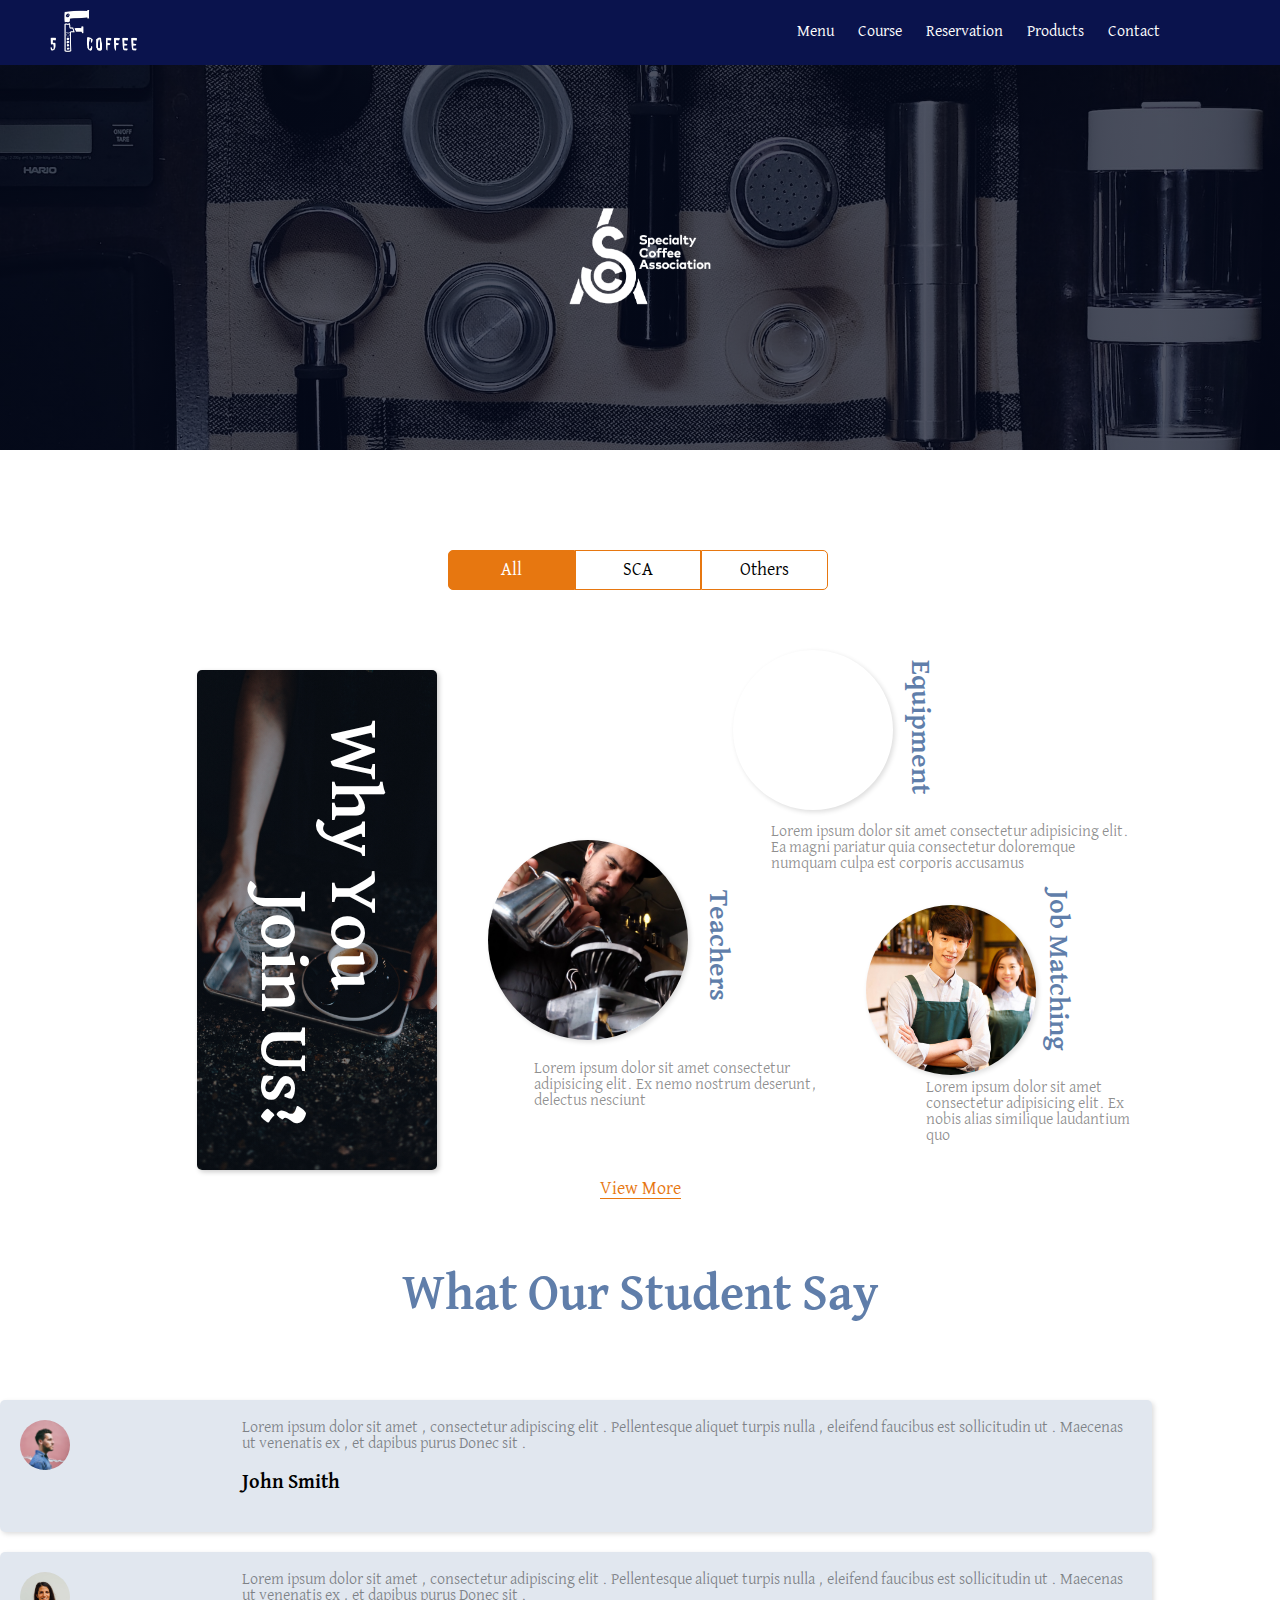
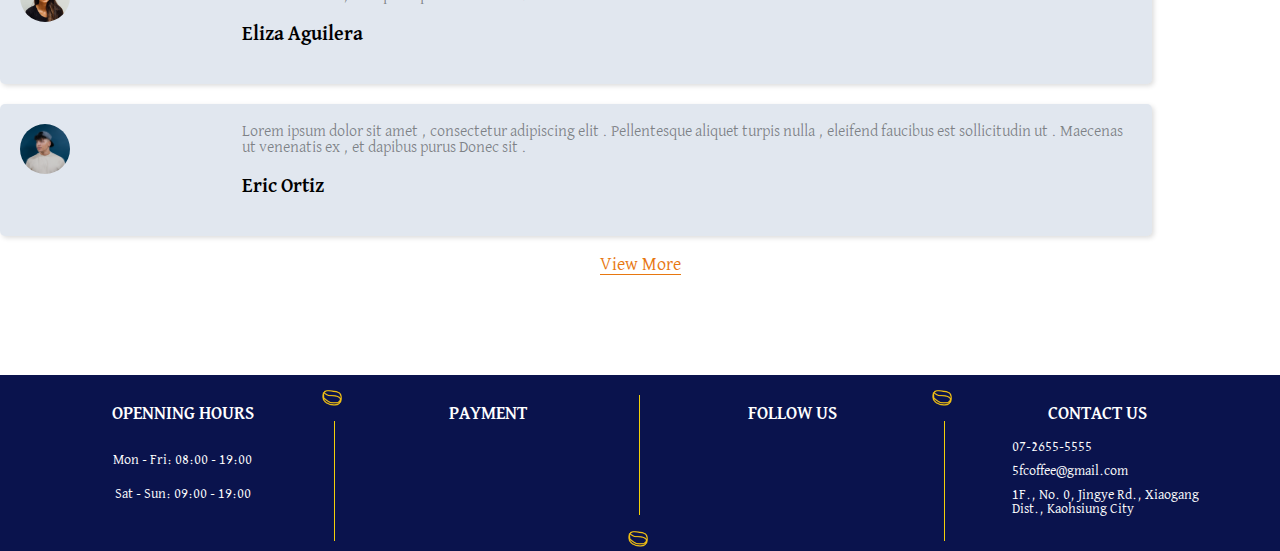
==== course.html @ d70da4f5 "add pages" ====
<!DOCTYPE html>
<html lang="en">
<head>
    <meta charset="UTF-8">
    <meta http-equiv="X-UA-Compatible" content="IE=edge">
    <meta name="viewport" content="width=device-width, initial-scale=1.0">
    <title>5F coffee</title>
   
    <!-- css -->
    <link rel="stylesheet" href="reset.css">
    <link rel="stylesheet" href="style.css">
    <link rel="stylesheet" href="header.css">
    <link rel="stylesheet" href="style2.css">
    <link rel="stylesheet" href="grid格線系統.css">

    <!-- font David Libre -->
    <link rel="preconnect" href="https://fonts.googleapis.com">
    <link rel="preconnect" href="https://fonts.gstatic.com" crossorigin>
    <link href="https://fonts.googleapis.com/css2?family=David+Libre:wght@400;500;700&display=swap" rel="stylesheet">
    
    <!-- icon -->
    <link rel="stylesheet" href="https://cdn.jsdelivr.net/npm/@fortawesome/fontawesome-free@6.1.1/css/fontawesome.min.css">
    <!-- ico -->
    <script src="https://kit.fontawesome.com/cdbf7190c7.js" crossorigin="anonymous"></script>
    <link rel="icon" href="logo.ico">
</head>
<body>
     <!-- header -->
     <input type="checkbox" id="switch">
     <header class="header">
         <!-- bar -->
         <label class="hb" for="switch">
             <span></span>
             <span></span>
             <span></span>
         </label>
         <div class="logo_box">
             <a href="index.html"><img src="image/5flogo.png" alt="5F Coffee"></a>
         </div>
         <!-- nav -->
         <nav class="nav">
             <ul class="nav_links">
                 <li><a href="menu.html">Menu</a></li>
                 <li><a href="course.html">Course</a></li>
                 <li><a href="#">Reservation</a></li>
                 <li><a href="#">Products</a></li>
                 <li><a href="#">Contact</a></li>
                
             </ul>
         </nav>
         <!-- function -->
         <div class="function_box">
             <a href="#"><i class="fa-solid fa-user"></i></a>
             <a href="#"><i class="fa-solid fa-cart-shopping"></i></a>
         </div>
     </header>
    <!-- banner -->
    <section class="course_banner banner">
        <div class="img_box">
            <img src="image/scae-logo.png" alt="sca">
        </div>
    </section>
   
    <ul class="course_nav">
        <li><a href="course_offer.html" class="btn all_btn">All</a></li>
         <li><a href="#" class="sca_btn btn">SCA</a></li>
        <li><a href="#" class="btn ot_btn">Others</a></li>
       
    </ul>
    <!-- Why You Join Us? -->
    <section class="join">
        <div class="wrap">
            <div class="title_box">
                <h2>Why You <span>Join Us?</span></h2>
            </div>
            <div class="item_box">
                <!-- <div class="circle"></div> -->
                <!--Equipment -->
                <div class="data data1">
                    <div class="img_box">
                        <div class="img_data"><img src="image/e1.jpg" alt="" class="teacher"></div>
                    </div>
                    <div class="text_box">
                        <h3>Equipment</h3>
                        <p>Lorem ipsum dolor sit amet consectetur adipisicing elit. Ea magni pariatur quia consectetur doloremque numquam culpa est corporis accusamus</p>
                    </div>
                </div>
                <!-- Teachers -->
                <div class="data data2">
                    <div class="img_box">
                        <div class="img_data"><img src="image/teacher.jpg" alt=""></div>
                    </div>
                    <div class="text_box">
                        <h3>Teachers</h3>
                        <p>Lorem ipsum dolor sit amet consectetur adipisicing elit. Ex nemo nostrum deserunt, delectus nesciunt</p>
                    </div>
                </div>
                <!-- Job matching -->
                <div class="data data3">
                    <div class="img_box">
                        <div class="img_data"><img src="image/matching.jpg" alt="job matching" class="job"></div>
                    </div>
                    <div class="text_box">
                        <h3>Job Matching</h3>
                        <p>Lorem ipsum dolor sit amet consectetur adipisicing elit. Ex nobis alias similique laudantium quo</p>
                    </div>
                </div>
            </div>
            <div class="btn_box">
                <a href="#" class="btn_2">View More</a>
            </div>
                
    </section>
    <!-- What Our Student Say -->
    <section class="feedback">
        <h2>What Our Student Say</h2>
        <div class="container">
            <div class="row">
                <div class="col-12 col-md-4">
                    <div class="item">
                        <div class="img_box">
                            <div class="img_data img_data1">
                                <img src="image/user1.jpg">
                            </div>
                            
                        </div>
                        <div class="text_box">
                            <p>Lorem ipsum dolor sit amet , consectetur adipiscing elit . Pellentesque aliquet turpis nulla , eleifend faucibus est sollicitudin ut . Maecenas ut venenatis ex , et dapibus purus Donec sit .
                            </p>
                            <p class="name">John Smith</p>
                            <i class="fa-solid fa-star"></i>
                            <i class="fa-solid fa-star"></i>
                            <i class="fa-solid fa-star"></i>
                            <i class="fa-solid fa-star"></i>
                            <i class="fa-regular fa-star"></i>
                        </div>
                    </div>
                </div>
                <div class="col-12 col-md-4">
                    <div class="item">
                        <div class="img_box">
                            <div class="img_data img_data2">
                                <img src="image/user2.jpg">
                            </div>
                            
                        </div>
                        <div class="text_box">
                            <p>Lorem ipsum dolor sit amet , consectetur adipiscing elit . Pellentesque aliquet turpis nulla , eleifend faucibus est sollicitudin ut . Maecenas ut venenatis ex , et dapibus purus Donec sit .
                            </p>
                            <p class="name">Eliza  Aguilera</p>
                            <i class="fa-solid fa-star"></i>
                            <i class="fa-solid fa-star"></i>
                            <i class="fa-solid fa-star"></i>
                            <i class="fa-solid fa-star"></i>
                            <i class="fa-regular fa-star"></i>
                        </div>
                    </div>
                </div>
                <div class="col-12 col-md-4">
                    <div class="item">
                        <div class="img_box">
                            <div class="img_data img_data3">
                                <img src="image/user3.jpg">
                            </div>
                            
                        </div>
                        <div class="text_box">
                            <p>Lorem ipsum dolor sit amet , consectetur adipiscing elit . Pellentesque aliquet turpis nulla , eleifend faucibus est sollicitudin ut . Maecenas ut venenatis ex , et dapibus purus Donec sit .
                            </p>
                            <p class="name">Eric Ortiz</p>
                            <i class="fa-solid fa-star"></i>
                            <i class="fa-solid fa-star"></i>
                            <i class="fa-solid fa-star"></i>
                            <i class="fa-solid fa-star"></i>
                            <!-- <i class="fa-regular fa-star"></i> 
                            -->
                            <i class="fa-solid fa-star-half-stroke"></i>
                        </div>
                    </div>
                </div>
            </div>
        </div>
        <div class="btn_box"><a href="#" class="btn">View More</a></div>
    </section>
    <!-- footer -->
    <footer class="footer">
        <div class="footer">
            <div class="item open">
                <div class="text_box">
                    <h2>OPENNING  HOURS</h2>
                    <p>Mon - Fri: 08:00 - 19:00</p>
                    <p>Sat -  Sun: 09:00 - 19:00 </p>
                </div>
            </div>
            <div class="item payment">
                <h2>PAYMENT</h2>
                <div class="icon_box">
                    <i class="fa-brands fa-cc-apple-pay"></i>
                    <i class="fa-brands fa-cc-jcb"></i>
                    <i class="fa-brands fa-cc-visa"></i>
                </div>
            </div>
            <div class="item follow">
                <h2>FOLLOW US</h2>
                <div class="icon_box">
                    <i class="fa-brands fa-square-facebook"></i>
                    <i class="fa-brands fa-line"></i>
                    <i class="fa-brands fa-square-instagram"></i>
                </div>
            </div>
            <div class="item contact">
                <h2>CONTACT US</h2>
                <div class="text_box">
                    <div class="data">
                        <div class="icon">
                            <i class="fa-solid fa-square-phone"></i>
                        </div>
                        <div class="text">
                            <p>07-2655-5555</p>
                        </div>
                    </div>
                    <div class="data">
                        <div class="icon">
                            <i class="fa-solid fa-envelope"></i>
                        </div>
                        <div class="text">
                            <p>5fcoffee@gmail.com</p>
                        </div>
                    </div>
                    <div class="data">
                        <div class="icon">
                            <i class="fa-solid fa-location-dot"></i></i>
                        </div>
                        <div class="text">
                            <p>1F., No. 0, Jingye Rd., Xiaogang Dist., Kaohsiung City  </p>
                        </div>
                    </div>
                </div>
            </div>
        </div>
    </footer>
    
</body>
</html>
---- style.css ----
* {
  box-sizing: border-box;
}

body {
  padding-top: 65px;
}

.index_banner {
  display: flex;
  color: #fff;
  flex-wrap: wrap;
  background-color: #0A134D;
  width: 100%;
}
.index_banner .textbox {
  width: 70%;
  padding-left: 70px;
  padding-top: 100px;
}
.index_banner .textbox h1 {
  margin-bottom: 80px;
  font-weight: 600;
}
.index_banner .textbox p {
  width: 50%;
  margin-bottom: 80px;
  line-height: 150%;
  font-size: 16px;
  opacity: 0.5;
}
.index_banner .textbox a {
  display: inline-block;
  padding: 10px 25px;
  color: #fff;
  border: 1px solid #F1D00A;
  border-radius: 5px;
  font-size: 18px;
  transition: 0.5s;
}
.index_banner .textbox a:hover {
  background-color: #E77710;
  color: #fff;
  border: #E77710 solid 1px;
  transform: scale(0.9);
}
.index_banner .imgbox {
  width: 30%;
}
.index_banner .imgbox img {
  width: 100%;
}

section.slogan {
  width: 100%;
  height: calc(100vh - 65px);
  background-color: rgba(96, 126, 170, 0.1882352941);
  display: flex;
  flex-wrap: wrap;
  align-items: center;
}

div.slogan {
  width: 90%;
  margin: auto;
  display: flex;
  flex-wrap: wrap;
  align-items: center;
}
div.slogan .imgbox {
  width: 60%;
  display: flex;
  flex-wrap: wrap;
  align-items: center;
}
div.slogan .imgbox .item {
  width: 33%;
  box-shadow: rgba(0, 0, 0, 0.3137254902) 2px 2px 5px;
}
div.slogan .imgbox .item :hover {
  transform: scale(1.1);
  transition: 1s;
  z-index: 4;
}
div.slogan .imgbox .item img {
  width: 100%;
  vertical-align: top;
}
div.slogan .imgbox .item:nth-child(1) {
  position: relative;
  left: 50px;
}
div.slogan .imgbox .item:nth-child(2) {
  z-index: 3;
}
div.slogan .imgbox .item:nth-child(3) {
  position: relative;
  right: 50px;
}
div.slogan .textbox {
  width: 40%;
  display: flex;
  align-content: center;
}
div.slogan .textbox .slogan_text {
  font-size: 70px;
  font-weight: 600;
  line-height: 130%;
  color: #13334E;
  text-transform: uppercase;
  font-family: "David Libre", serif;
}

.new_arrivals {
  min-height: calc(100vh - 65px);
  display: flex;
  flex-wrap: wrap;
  align-items: center;
  justify-content: center;
  background-color: rgba(241, 208, 10, 0.1882352941);
  min-width: 100%;
}
.new_arrivals h2 {
  color: #607EAA;
}
.new_arrivals .btn_2 {
  font-size: 18px;
  color: #E77710;
  border-bottom: #E77710 1px solid;
  transition: 0.5s;
  font-family: "David Libre", serif;
}
.new_arrivals .btn_2:hover {
  transform: scale(0.9);
}

@-webkit-keyframes scroll {
  from {
    transform: translateX(100%);
  }
  to {
    transform: translateX(-100%);
  }
}

@keyframes scroll {
  from {
    transform: translateX(100%);
  }
  to {
    transform: translateX(-100%);
  }
}
@-webkit-keyframes scroll2 {
  from {
    transform: translateX(0%);
  }
  to {
    transform: translateX(-200%);
  }
}
@keyframes scroll2 {
  from {
    transform: translateX(0%);
  }
  to {
    transform: translateX(-200%);
  }
}
.sliders {
  display: flex;
  width: 100%;
  overflow: hidden;
}
.sliders .wrapper {
  display: flex;
  -webkit-animation: scroll 40s linear infinite;
          animation: scroll 40s linear infinite;
  -webkit-animation-delay: -20s;
          animation-delay: -20s;
}
.sliders .wrapper:nth-child(2) {
  -webkit-animation: scroll2 40s linear infinite;
          animation: scroll2 40s linear infinite;
}
.sliders .wrapper .item {
  height: 150px;
  margin: 0 10px;
}
.sliders .wrapper .item img {
  height: 100%;
}

section.map {
  min-height: calc(100vh - 65px);
  background-color: #13334E;
  min-width: 100%;
  display: flex;
  flex-wrap: wrap;
  align-items: center;
  justify-content: center;
  position: relative;
}
section.map h2 {
  position: absolute;
  bottom: 10px;
  left: 40px;
  color: #607EAA;
}
section.map img {
  height: 70vh;
}
section.map .btn {
  display: inline-block;
  padding-top: 2%;
  border-radius: 50%;
  border: #F1D00A solid 2px;
  width: 200px;
  height: 200px;
  position: absolute;
  text-align: center;
  display: flex;
  flex-wrap: wrap;
  justify-content: center;
  color: #fff;
  transition: 0.5s;
}
section.map .btn:hover {
  background-color: #E77710;
  border: #E77710 1px solid;
  transform: scale(0.9);
}
section.map .btn i {
  display: block;
  font-size: 40px;
}
section.map .btn h3 {
  font-size: 22px;
  width: 100%;
}
section.map .btn h4 {
  font-size: 12px;
  width: 100px;
  font-weight: normal;
}
section.map .map_school {
  left: 10px;
  top: 10px;
}
section.map .map_shop {
  right: 10px;
  bottom: 10px;
}

div.map {
  width: 90%;
  height: 100%;
  margin: auto;
  display: flex;
  flex-wrap: wrap;
  align-items: center;
  justify-content: center;
  position: relative;
}

.line1 {
  width: 345px;
  transform: rotate(20deg);
  transform-origin: left top;
  top: 120px;
  left: 210px;
  height: 2px;
  background: linear-gradient(to right, #F1D00A 6px, transparent 6px) 0 0/12px 1px;
  position: absolute;
}

.line2 {
  width: 380px;
  transform: rotate(7deg);
  transform-origin: right bottom;
  top: 300px;
  right: 210px;
  height: 2px;
  background: linear-gradient(to right, #F1D00A 6px, transparent 6px) 0 0/12px 1px;
  position: absolute;
}

section.reservation {
  min-height: calc(100vh - 65px);
  display: flex;
  flex-wrap: wrap;
  align-items: center;
  justify-content: center;
}
section.reservation .item {
  position: relative;
}
section.reservation .pic {
  width: 800px;
  height: 400px;
  border-radius: 800px 800px 0 0;
  outline: #F1D00A 3px solid;
  outline-offset: 10px;
  overflow: hidden;
}
section.reservation .pic img {
  width: 100%;
}
section.reservation .btn_3 {
  position: absolute;
  bottom: -30px;
  left: 50%;
  display: inline-block;
  padding: 10px 25px;
  background-color: #E77710;
  color: #fff;
  transform: translateX(-50%);
  border-radius: 10px;
  font-size: 20px;
  transition: 0.5s;
}
section.reservation .btn_3:hover {
  transform: translate(-50%) scale(0.9);
}

footer.footer {
  background-color: #0A134D;
  color: #fff;
}
footer.footer div.footer {
  display: flex;
  flex-wrap: wrap;
  padding: 30px;
}
footer.footer div.footer .item {
  width: 25%;
  position: relative;
}
footer.footer div.footer .item h2 {
  font-size: 18px;
  text-align: center;
}
footer.footer div.footer .item p {
  font-size: 14px;
}
footer.footer div.footer .item:nth-child(2n+1):after {
  content: "";
  height: 120px;
  background-color: #F1D00A;
  width: 1px;
  display: block;
  right: 0px;
  bottom: -20px;
  position: absolute;
}
footer.footer div.footer .item:nth-child(2):after {
  content: "";
  height: 120px;
  background-color: #F1D00A;
  width: 1px;
  display: block;
  right: 0px;
  top: -10px;
  position: absolute;
}
footer.footer div.footer .item:nth-child(2n+1)::before {
  content: "";
  background-image: url("image/bean.png");
  background-size: contain;
  background-repeat: no-repeat;
  position: absolute;
  top: -15px;
  right: -7px;
  width: 20px;
  height: 20px;
}
footer.footer div.footer .item:nth-child(2)::before {
  content: "";
  background-image: url("image/bean.png");
  background-size: contain;
  background-repeat: no-repeat;
  position: absolute;
  bottom: -30px;
  right: -8px;
  width: 20px;
  height: 20px;
}
footer.footer div.footer .open {
  text-align: center;
}
footer.footer div.footer .open h2 {
  margin-bottom: 30px;
}
footer.footer div.footer .open p {
  margin-bottom: 20px;
}
footer.footer div.footer .payment, footer.footer div.footer .follow {
  position: relative;
}
footer.footer div.footer .payment .icon_box, footer.footer div.footer .follow .icon_box {
  width: 80%;
  text-align: center;
  transform: translate(-50%, -50%);
  top: 60%;
  left: 50%;
  position: absolute;
}
footer.footer div.footer .payment .icon_box i, footer.footer div.footer .follow .icon_box i {
  font-size: 25px;
  margin: 10px;
}
footer.footer div.footer .contact {
  position: relative;
}
footer.footer div.footer .contact .text_box {
  margin-top: 20px;
  position: absolute;
  transform: translate(-50%, -50%);
  top: 50%;
  left: 50%;
  width: 80%;
}
footer.footer div.footer .contact .text_box .data {
  display: flex;
  flex-wrap: wrap;
  justify-content: center;
  align-items: center;
  margin-bottom: 10px;
}
footer.footer div.footer .contact .text_box .data .icon {
  width: 15%;
  text-align: center;
}
footer.footer div.footer .contact .text_box .data .icon i {
  font-size: 25px;
}
footer.footer div.footer .contact .text_box .data .text {
  width: 85%;
}

.course_banner {
  position: relative;
  background-image: linear-gradient(rgba(4, 9, 30, 0.7), rgba(4, 9, 30, 0.7)), url(image/course_banner.jpg);
  background-position: center;
  background-size: cover;
  background-repeat: no-repeat;
  background-attachment: fixed;
  width: 100%;
  min-height: calc(100vh - 65px);
  margin-bottom: 100px;
}
.course_banner .img_box {
  position: absolute;
  width: 200px;
  transform: translate(-50%, -50%);
  top: 50%;
  left: 50%;
}
.course_banner .img_box img {
  width: 100%;
}

ul.course_nav {
  width: 30%;
  text-align: center;
  margin-left: auto;
  margin-right: auto;
  margin-bottom: 80px;
  font-size: 0;
  display: flex;
  flex-wrap: wrap;
  align-items: center;
}
ul.course_nav li {
  width: 33%;
}
ul.course_nav li .btn {
  display: inline-block;
  height: 100%;
  padding: 10px 0;
  font-size: 18px;
  width: 100%;
  color: #fff;
  transition: 0.5s;
  background-color: #E77710;
  border: 1px solid #E77710;
}
ul.course_nav li .all_btn {
  background-color: #E77710;
}
ul.course_nav li .sca_btn {
  background-color: #fff;
  color: black;
}
ul.course_nav li .ot_btn {
  background-color: #fff;
  color: black;
}
ul.course_nav li .btn:hover {
  background-color: #E77710;
  color: #fff;
  transform: scale(0.9);
  border: none;
}
ul.course_nav li:first-child .btn {
  border-radius: 5px 0 0 5px;
}
ul.course_nav li:last-child .btn {
  border-radius: 0px 5px 5px 0px;
}

section.course_offer {
  width: 100%;
}

.course_offer .container {
  width: 90%;
  margin-left: auto;
  margin-right: auto;
  margin-bottom: 100px;
}
.course_offer .container .item {
  display: flex;
  flex-wrap: wrap;
  align-items: center;
  justify-content: center;
  display: inline-block;
  height: 200px;
  border-radius: 5px;
  padding-bottom: 10px;
  box-shadow: #ddd 2px 2px 5px;
  margin: 10px;
}
.course_offer .container .item .img_box {
  width: 50%;
  height: 100%;
  position: relative;
  overflow: hidden;
}
.course_offer .container .item .img_box img {
  height: 100%;
  vertical-align: top;
}
.course_offer .container .item .img_box p {
  background-color: #607EAA;
  color: #fff;
  display: inline-block;
  border-radius: 5px;
  padding: 10px 25px;
  position: absolute;
  top: 25px;
  left: -10%;
  font-size: 12px;
  transform: translate(-50%, -50%);
  transform: rotate(-45deg);
}
.course_offer .container .item .text_box {
  width: 50%;
  height: 100%;
  position: relative;
}
.course_offer .container .item .text_box h3 {
  font-size: 20px;
  color: #607EAA;
  margin-bottom: 5px;
  font-weight: 600;
}
.course_offer .container .item .text_box .level {
  margin-bottom: 10px;
  color: rgba(0, 0, 0, 0.3137254902);
  font-size: 14px;
}
.course_offer .container .item .text_box .icon_box {
  margin-bottom: 10px;
}
.course_offer .container .item .text_box .icon_box i {
  color: #0A134D;
  font-size: 12px;
}
.course_offer .container .item .text_box .date {
  margin-bottom: 10px;
  color: #000000;
  font-size: 14px;
}
.course_offer .container .item .text_box .price {
  font-size: 18px;
  color: red;
  font-weight: 600;
}
.course_offer .container .item .text_box .price span {
  font-size: 16px;
  color: black;
  text-decoration: line-through;
  margin-left: 10px;
}
.course_offer .container .item .text_box .btn {
  position: absolute;
  bottom: 10px;
  right: 10px;
  color: #fff;
  padding: 10px 25px;
  background-color: #E77710;
  border-radius: 5px;
  transition: 0.5s;
  display: inline-block;
  font-size: 14px;
}
.course_offer .container .item .text_box .btn:hover {
  transform: scale(0.9);
}

@media screen and (min-width: 768px) {
  .course_offer .container {
    width: 80%;
  }
  .course_offer .container .item {
    height: auto;
    margin: 10px;
  }
  .course_offer .container .item .img_box {
    width: 100%;
  }
  .course_offer .container .item .img_box img {
    width: 100%;
  }
  .course_offer .container .item .text_box {
    width: 100%;
    padding: 15px;
  }
}
.content h2 {
  text-align: center;
  color: #607EAA;
  font-size: 80px;
  text-align: center;
  margin-bottom: 80px;
}

section.content {
  margin-bottom: 100px;
}

section.content .course_content {
  width: 80%;
  margin-left: auto;
  margin-right: auto;
  box-shadow: 2px 2px 5px #ddd;
  background-color: rgba(221, 221, 221, 0.1882352941);
  padding-bottom: 30px;
}
section.content .course_content .img_box {
  width: 100%;
}
section.content .course_content .img_box img {
  width: 100%;
}
section.content .course_content .text_box {
  width: 100%;
  padding: 15px;
  margin-bottom: 10px;
}
section.content .course_content .text_box h3 {
  color: #607EAA;
  margin-bottom: 20px;
  font-size: 24px;
}
section.content .course_content .text_box .level {
  margin-bottom: 10px;
}
section.content .course_content .text_box .title {
  display: flex;
  flex-wrap: wrap;
  align-items: center;
  margin-top: 25px;
  margin-bottom: 10px;
}
section.content .course_content .text_box p {
  color: rgba(10, 19, 77, 0.5647058824);
}
section.content .course_content .text_box h4 {
  display: inline-block;
  color: #0A134D;
  font-size: 20px;
  font-weight: 500;
}
section.content .course_content .text_box i {
  font-size: 18px;
  margin-right: 5px;
  color: #0A134D;
}
section.content .course_content .text_box .price {
  color: red;
  font-size: 30px;
}
section.content .course_content .text_box .price span {
  font-size: 20px;
  text-decoration: line-through;
  color: #0A134D;
  margin-left: 5px;
}
section.content .course_content .btn_box {
  width: 100%;
  text-align: center;
}
section.content .course_content a.btn {
  display: inline-block;
  color: #fff;
  padding: 10px 20px;
  background-color: #E77710;
  border-radius: 5px;
  transition: 0.5s;
  display: inline-block;
}
section.content .course_content a.btn:hover {
  background-color: #E77710;
  color: #fff;
  transform: scale(0.9);
}

@media screen and (min-width: 768px) {
  section.content .course_content {
    display: flex;
    flex-wrap: wrap;
  }
  section.content .course_content .img_box {
    width: 50%;
  }
  section.content .course_content .text_box {
    width: 50%;
    padding-top: 40px;
  }
}
section.recommend {
  margin-bottom: 100px;
}
section.recommend .like {
  font-size: 30px;
  font-weight: 500;
  width: 80%;
  margin-left: auto;
  margin-right: auto;
  margin-bottom: 50px;
}
section.recommend .container {
  width: 80%;
}
section.recommend .container img {
  width: 100%;
}
section.recommend a.item {
  border: 1px #0A134D solid;
  display: inline-block;
  margin-bottom: 20px;
  border-radius: 5px;
  transition: 0.5s;
}
section.recommend a.item:hover {
  transform: scale(0.9);
}
section.recommend a.item .text_box {
  padding: 10px;
}
section.recommend a.item h3 {
  color: #0A134D;
  margin-bottom: 10px;
}
section.recommend a.item .icon_box {
  color: #0A134D;
  margin-bottom: 10px;
}
section.recommend a.item .icon_box i {
  font-size: 12px;
}
section.recommend a.item .price {
  color: red;
  font-size: 16px;
  font-weight: 600;
}
section.recommend a.item .price span {
  font-size: 12px;
  color: #0A134D;
  margin-left: 10px;
  text-decoration: line-through;
}

.course_banner {
  min-height: calc(50vh - 65px);
}

section.join {
  margin-top: 50px;
}
section.join .wrap {
  width: 90%;
  margin-left: auto;
  margin-right: auto;
}
section.join .wrap h2 {
  font-size: 40px;
}
section.join .wrap .data {
  display: flex;
  flex-wrap: wrap;
  justify-content: center;
  height: 200px;
  margin-bottom: 20px;
  border-radius: 5px;
}
section.join .wrap .data .img_box {
  width: 30%;
  display: flex;
  flex-wrap: wrap;
  align-items: center;
  justify-content: center;
}
section.join .wrap .data .img_box .img_data {
  width: 100px;
  height: 100px;
  border-radius: 50%;
  overflow: hidden;
  position: absolute;
}
section.join .wrap .data .img_box .img_data img {
  position: relative;
  height: 100%;
}
section.join .wrap .data .img_box img.teacher {
  left: -30px;
}
section.join .wrap .data .img_box img.job {
  left: -15px;
}
section.join .wrap .data .text_box {
  width: 70%;
  padding: 20px;
}
section.join .wrap .data .text_box h3 {
  color: #607EAA;
  font-size: 20px;
  margin-bottom: 20px;
  font-weight: 600;
}
section.join .wrap .data:nth-child(2) {
  flex-direction: row-reverse;
}
section.join .btn_box {
  width: 100%;
  text-align: center;
  margin-top: 10px;
}
section.join .btn_box .btn_2 {
  font-size: 18px;
  color: #E77710;
  border-bottom: #E77710 1px solid;
  transition: 0.5s;
  font-family: "David Libre", serif;
  display: inline-block;
}
section.join .btn_box .btn_2:hover {
  transform: scale(0.9);
}

@media screen and (min-width: 768px) {
  .join .wrap {
    width: 80%;
    margin-left: auto;
    margin-right: auto;
    display: flex;
    flex-wrap: wrap;
    height: 500px;
  }
  .join .wrap .title_box {
    width: 30%;
    display: flex;
    flex-wrap: wrap;
    justify-content: center;
  }
  .join .wrap .title_box h2 {
    -ms-writing-mode: tb-rl;
        writing-mode: vertical-rl;
    font-size: 70px;
    align-self: flex-end;
    position: relative;
    left: 80px;
    border-radius: 5px;
    box-shadow: 2px 2px 5px #ccc;
    padding: 50px;
    color: #fff;
    background-image: linear-gradient(rgba(4, 9, 30, 0.3), rgba(4, 9, 30, 0.3)), url(image/join.jpg);
    background-size: cover;
    background-position: center;
    background-repeat: no-repeat;
    height: 500px;
  }
  .join .wrap .title_box h2 span {
    display: block;
    position: relative;
    top: 170px;
  }
  .join .wrap .item_box {
    width: 70%;
    position: relative;
  }
  .join .wrap .item_box .data {
    position: absolute;
  }
  .join .wrap .item_box .data .img_box {
    width: 100%;
  }
  .join .wrap .item_box .data .img_data {
    width: 160px !important;
    height: 160px !important;
    box-shadow: 2px 2px 5px #ddd;
  }
  .join .wrap .item_box .data .text_box {
    width: 50%;
  }
  .join .wrap .item_box .data .text_box h3 {
    -ms-writing-mode: tb-rl;
        writing-mode: vertical-rl;
    position: relative;
    font-size: 28px;
  }
  .join .wrap .item_box .data .text_box p {
    position: relative;
    color: rgba(0, 0, 0, 0.4392156863);
    font-size: 16px;
  }
  .join .wrap .item_box .data1 {
    position: absolute;
    left: 0%;
    top: 60px;
  }
  .join .wrap .item_box .data1 .text_box h3 {
    left: 275px;
    top: -90px;
  }
  .join .wrap .item_box .data1 .text_box p {
    left: 140px;
    top: -80px;
  }
  .join .wrap .item_box .data2 {
    position: absolute;
    left: -170px;
    top: 270px;
  }
  .join .wrap .item_box .data2 .img_data {
    width: 200px !important;
    height: 200px !important;
  }
  .join .wrap .item_box .data2 .img_data img {
    position: relative;
    left: -50px;
  }
  .join .wrap .item_box .data2 .text_box {
    width: 50%;
  }
  .join .wrap .item_box .data2 .text_box h3 {
    position: relative;
    right: -270px;
    top: -70px;
  }
  .join .wrap .item_box .data2 .text_box p {
    left: 100px;
    top: -30px;
  }
  .join .wrap .item_box .data3 {
    position: absolute;
    right: 140px;
    top: 320px;
    width: 250px;
  }
  .join .wrap .item_box .data3 .img_data {
    width: 170px !important;
    height: 170px !important;
  }
  .join .wrap .item_box .data3 .text_box {
    width: 100%;
  }
  .join .wrap .item_box .data3 .text_box h3 {
    left: 198px;
    top: -120px;
  }
  .join .wrap .item_box .data3 .text_box p {
    left: 80px;
    top: -110px;
  }
}
section.feedback {
  margin-top: 100px;
}
section.feedback h2 {
  text-align: center;
  color: #607EAA;
  font-size: 80px;
  text-align: center;
  margin-bottom: 80px;
  font-size: 40px;
}
section.feedback .container {
  width: 90%;
}
section.feedback .container .item {
  display: flex;
  flex-wrap: wrap;
  justify-content: center;
  background-color: rgba(96, 126, 170, 0.1882352941);
  border-radius: 5px;
  padding: 20px;
  margin-bottom: 20px;
  box-shadow: 2px 2px 5px #ddd;
  transition: 0.5s;
  cursor: pointer;
}
section.feedback .container .item:hover {
  transform: scale(0.9);
}
section.feedback .container .item .img_box {
  width: 20%;
}
section.feedback .container .item .img_box .img_data {
  width: 50px;
  height: 50px;
  border-radius: 50%;
  overflow: hidden;
}
section.feedback .container .item .img_box img {
  width: 100%;
  position: relative;
}
section.feedback .container .item .img_box .img_data1 img {
  top: -10px;
}
section.feedback .container .item .img_box .img_data2 img {
  top: -10px;
}
section.feedback .container .item .img_box .img_data3 img {
  top: 0px;
}
section.feedback .container .item .text_box {
  width: 80%;
}
section.feedback .container .item .text_box .name {
  font-size: 20px;
  font-weight: 600;
  margin: 20px 0;
  color: #000;
}
section.feedback .container .item .text_box i {
  color: #0A134D;
  font-size: 16px;
}
section.feedback .container .item .text_box p {
  color: rgba(0, 0, 0, 0.4392156863);
}
section.feedback .btn_box {
  text-align: center;
  color: #E77710;
  margin-bottom: 100px;
  margin-top: 10px;
}
section.feedback .btn_box .btn {
  display: inline-block;
  font-size: 18px;
  color: #E77710;
  border-bottom: #E77710 1px solid;
  transition: 0.5s;
  font-family: "David Libre", serif;
}
section.feedback .btn_box .btn:hover {
  transform: scale(0.9);
}

@media screen and (min-width: 768px) {
  section.feedback h2 {
    font-size: 50px;
  }
}
.menu_banner {
  position: relative;
  background-image: linear-gradient(rgba(4, 9, 30, 0.7), rgba(4, 9, 30, 0.7)), url(image/menu_banner.jpg);
  background-position: center;
  background-size: cover;
  background-repeat: no-repeat;
  width: 100%;
  min-height: calc(50vh - 65px);
  margin-bottom: 50px;
}
.menu_banner p {
  position: absolute;
  transform: translate(-50%, -50%);
  top: 50%;
  left: 50%;
  font-size: 30px;
  color: rgba(255, 255, 255, 0.5647058824);
}

.menu_bar .container {
  width: 80%;
  margin: auto;
}
.menu_bar .item {
  position: relative;
  margin-bottom: 20px;
}
.menu_bar .item .layer {
  background: transparent;
  height: 100%;
  width: 100%;
  position: absolute;
  top: 0;
  right: 0;
  transition: 0.5s;
}
.menu_bar .item .layer:hover {
  background: rgba(10, 19, 77, 0.4392156863);
}
.menu_bar .item:hover h2 {
  bottom: 50%;
}
.menu_bar .item img {
  width: 100%;
  vertical-align: top;
}
.menu_bar .item h2 {
  font-weight: 600;
  color: #fff;
  position: absolute;
  bottom: 5px;
  text-shadow: 2px 2px 5px #333;
  text-align: center;
  font-size: 30px;
  width: 100%;
  transform: translate(-50%);
  left: 50%;
  transition: 0.5s;
}

@media screen and (max-width: 767px) {
  .menu_banner {
    margin-bottom: 100px;
  }
  .menu_banner p {
    font-size: 25px;
    text-align: center;
  }
}
[class$=_menu_box] {
  margin-top: 100px;
}
[class$=_menu_box] .container {
  width: 80%;
  margin-left: auto;
  margin-right: auto;
}
[class$=_menu_box] .title_box {
  text-align: center;
  display: flex;
  flex-wrap: wrap;
  align-items: center;
  flex-direction: column;
  justify-content: center;
  width: 100%;
  height: 100%;
  position: relative;
  margin-bottom: 20px;
}
[class$=_menu_box] .title_box::after {
  content: "";
  display: block;
  width: 150px;
  height: 150px;
  background-color: rgba(241, 208, 10, 0.1882352941);
  border-radius: 50%;
  position: absolute;
  transform: translate(-50%, -50%);
  top: 50%;
  left: 30%;
}
[class$=_menu_box] .title_box h2 {
  font-size: 80px;
  color: #607EAA;
  margin-bottom: 10px;
  z-index: 2;
}
[class$=_menu_box] .title_box p {
  font-size: 20px;
  color: rgba(0, 0, 0, 0.3137254902);
  z-index: 2;
  font-family: "David Libre", serif;
}
[class$=_menu_box] .item {
  width: 100%;
  margin-bottom: 20px;
  box-shadow: 2px 2px 5px #ddd;
  border-radius: 5px;
  overflow: hidden;
}
[class$=_menu_box] .item:hover img {
  transform: scale(1.1);
}
[class$=_menu_box] .item:hover .img_box .desq {
  background-color: rgba(10, 19, 77, 0.1882352941);
}
[class$=_menu_box] .item:hover .img_box .desq p {
  opacity: 1;
}
[class$=_menu_box] .item .img_box {
  width: 100%;
  aspect-ratio: 1/1;
  overflow: hidden;
  margin-left: auto;
  margin-right: auto;
  position: relative;
}
[class$=_menu_box] .item .img_box img {
  width: 100%;
  position: relative;
  transition: 0.5s;
}
[class$=_menu_box] .item .img_box .desq {
  width: 100%;
  height: 100%;
  position: absolute;
  top: 0;
  left: 0;
  text-align: center;
  background-color: rgba(10, 19, 77, 0);
  transition: background-color 0.5s;
}
[class$=_menu_box] .item .img_box .desq p {
  color: #fff;
  position: absolute;
  transform: translate(-50%, -50%);
  top: 50%;
  left: 50%;
  width: 80%;
  font-size: 16px;
  opacity: 0;
  transition: opacity 0.5s;
}
[class$=_menu_box] .item .text_box {
  width: 100%;
  padding: 10px;
}
[class$=_menu_box] .item .text_box h3 {
  color: #333;
  font-size: 20px;
  font-weight: 600;
  margin-bottom: 10px;
  font-family: "David Libre", serif;
  text-overflow: ellipsis;
  white-space: nowrap;
  overflow: hidden;
  width: 100%;
}
[class$=_menu_box] .item .text_box p {
  font-size: 16px;
  font-family: "David Libre", serif;
  color: #333;
}
[class$=_menu_box] .item .text_box .data_box {
  width: 100%;
  display: flex;
  justify-content: space-between;
  flex-wrap: wrap;
}
[class$=_menu_box] .item .text_box .icon_box i:first-child {
  color: red;
  margin-right: 5px;
}
[class$=_menu_box] .item .text_box .icon_box i:last-child {
  color: #607EAA;
}

.c1 img {
  top: -100px;
}

.c2 img {
  top: -50px;
}

.c3 img {
  top: -100px;
}

.c4 img {
  top: -80px;
}

.c5 img {
  top: -50px;
}

.c6 img {
  top: -40px;
}

.c7 img {
  top: -40px;
}

.c8 img {
  top: -60px;
}

.c9 img {
  top: -60px;
}

.c10 img {
  top: -65px;
}

.c2 .icon_box i:last-child, .c4 .icon_box i:last-child {
  color: rgba(0, 0, 0, 0.3137254902) !important;
}

.c3 .icon_box i:first-child, .c5 .icon_box i:first-child, .c8 .icon_box i:first-child, .c9 .icon_box i:first-child {
  color: rgba(0, 0, 0, 0.3137254902) !important;
}

.p1 img {
  top: -50px;
}

.p2 img {
  top: -10px;
}

.p3 img {
  top: -40px;
}

.p4 img {
  top: -40px;
}

.pastry_menu_box .title_box::after {
  left: 60%;
}

.title_box_sm {
  display: none !important;
}

.t1 img {
  top: -20px;
}

.t2 img {
  top: 0px;
}

.t3 img {
  top: -20px;
}

.t4 img {
  top: 0px;
  width: 160% !important;
  left: -80px;
}

.t5 img {
  top: -70px;
  width: 120% !important;
  left: -50px;
}

.t6 img {
  top: -60px;
}

@media screen and (max-width: 767px) {
  .menu_bar h2 {
    font-size: 30px !important;
  }
  [class$=_menu_box] .title_box {
    margin-bottom: 50px !important;
  }
  [class$=_menu_box] .title_box::after {
    width: 100px !important;
    height: 100px !important;
  }
  [class$=_menu_box] .title_box h2 {
    font-size: 50px !important;
  }
  [class$=_menu_box] .title_box p {
    font-size: 16px !important;
  }
  .title_box_sm {
    display: block !important;
  }
  .title_box_md {
    display: none !important;
  }
}/*# sourceMappingURL=style.css.map */
---- header.css ----
#switch {
  display: none;
}

.header {
  display: flex;
  justify-content: space-between;
  align-items: center;
  background-color: #0A134D;
  position: relative;
  width: 100%;
  position: fixed;
  top: 0px;
  left: 0;
  box-sizing: border-box;
  z-index: 10;
}

.logo_box img {
  vertical-align: top;
  height: 45px;
}

.nav li :after {
  content: "";
  width: 0%;
  height: 2px;
  background: #F1D00A;
  display: block;
  margin: auto;
  transition: 0.5s;
}
.nav li :hover::after {
  width: 100%;
}
.nav a {
  color: #fff;
  text-decoration: none;
  padding: 10px;
  display: inline-block;
  font-size: 16px;
}

.function_box {
  display: flex;
  align-items: center;
  padding: 10px;
}
.function_box a {
  font-size: 16px;
  color: #fff;
  display: inline-block;
  opacity: 0.7;
  transition: 1s;
}
.function_box a:first-child {
  margin-right: 10px;
}
.function_box a:hover {
  color: #F1D00A;
  opacity: 1;
  transition: 1s;
}

@media screen and (max-width: 767px) {
  .logo_box {
    width: 100%;
    display: flex;
    justify-content: center;
  }
  .logo_box img {
    position: relative;
    left: 15px;
  }
  #switch:checked + .header .nav {
    left: 0;
    opacity: 1;
    transition: opacity 1s 2s, left 1s 1s;
  }
  #switch:checked + .header .hb span:nth-child(2) {
    opacity: 0;
    transition: opacity 1s;
  }
  #switch:checked + .header .hb span:nth-child(1) {
    top: 19px;
    transform: rotate(45deg);
    transition: top 0.5s 0s, transform 1s 1s;
  }
  #switch:checked + .header .hb span:nth-child(3) {
    top: 19px;
    transform: rotate(-45deg);
    transition: top 0.5s 0s, transform 1s 1s;
  }
  .header {
    padding: 10px;
  }
  .hb {
    width: 36px;
    height: 36px;
    position: relative;
  }
  .hb span {
    width: 28px;
    height: 3px;
    background-color: #fff;
    margin: auto;
    position: absolute;
  }
  .hb span:nth-child(1) {
    top: 9px;
    transform: rotate(0deg);
    transition: transform 1s 0s, top 1s 1s;
  }
  .hb span:nth-child(2) {
    top: 18px;
    opacity: 1;
    transition: opacity 1s 1s;
  }
  .hb span:nth-child(3) {
    top: 27px;
    transition: transform 1s 0s, top 1s 1s;
  }
  .nav {
    position: absolute;
    top: 100%;
    left: -100%;
    width: 100%;
    background-color: #13334E;
    opacity: 0.2;
    transition: left 1s 1s, opacity 1s 1s;
  }
  .nav a {
    width: 100%;
    border-bottom: 1px solid #F1D00A;
  }
  .nav a:hover {
    background-color: #E77710;
  }
  .function_box a {
    font-size: 20px;
  }
}
@media screen and (min-width: 768px) {
  .header {
    padding: 10px 50px;
  }
  .hb {
    display: none;
  }
  .nav {
    position: relative;
    width: 85%;
    text-align: right;
  }
  .nav li {
    display: inline-block;
  }
}/*# sourceMappingURL=header.css.map */
---- style2.css ----
h1 {
  font-size: 80px;
  font-family: "David Libre", serif;
  font-weight: 600;
}

a {
  text-decoration: none;
}

h2 {
  font-size: 60px;
  font-family: "David Libre", serif;
  font-weight: 600;
}

h3 {
  font-family: "David Libre", serif;
}

p {
  font-family: "David Libre", serif;
}

a {
  font-family: "David Libre", serif;
}/*# sourceMappingURL=style2.css.map */
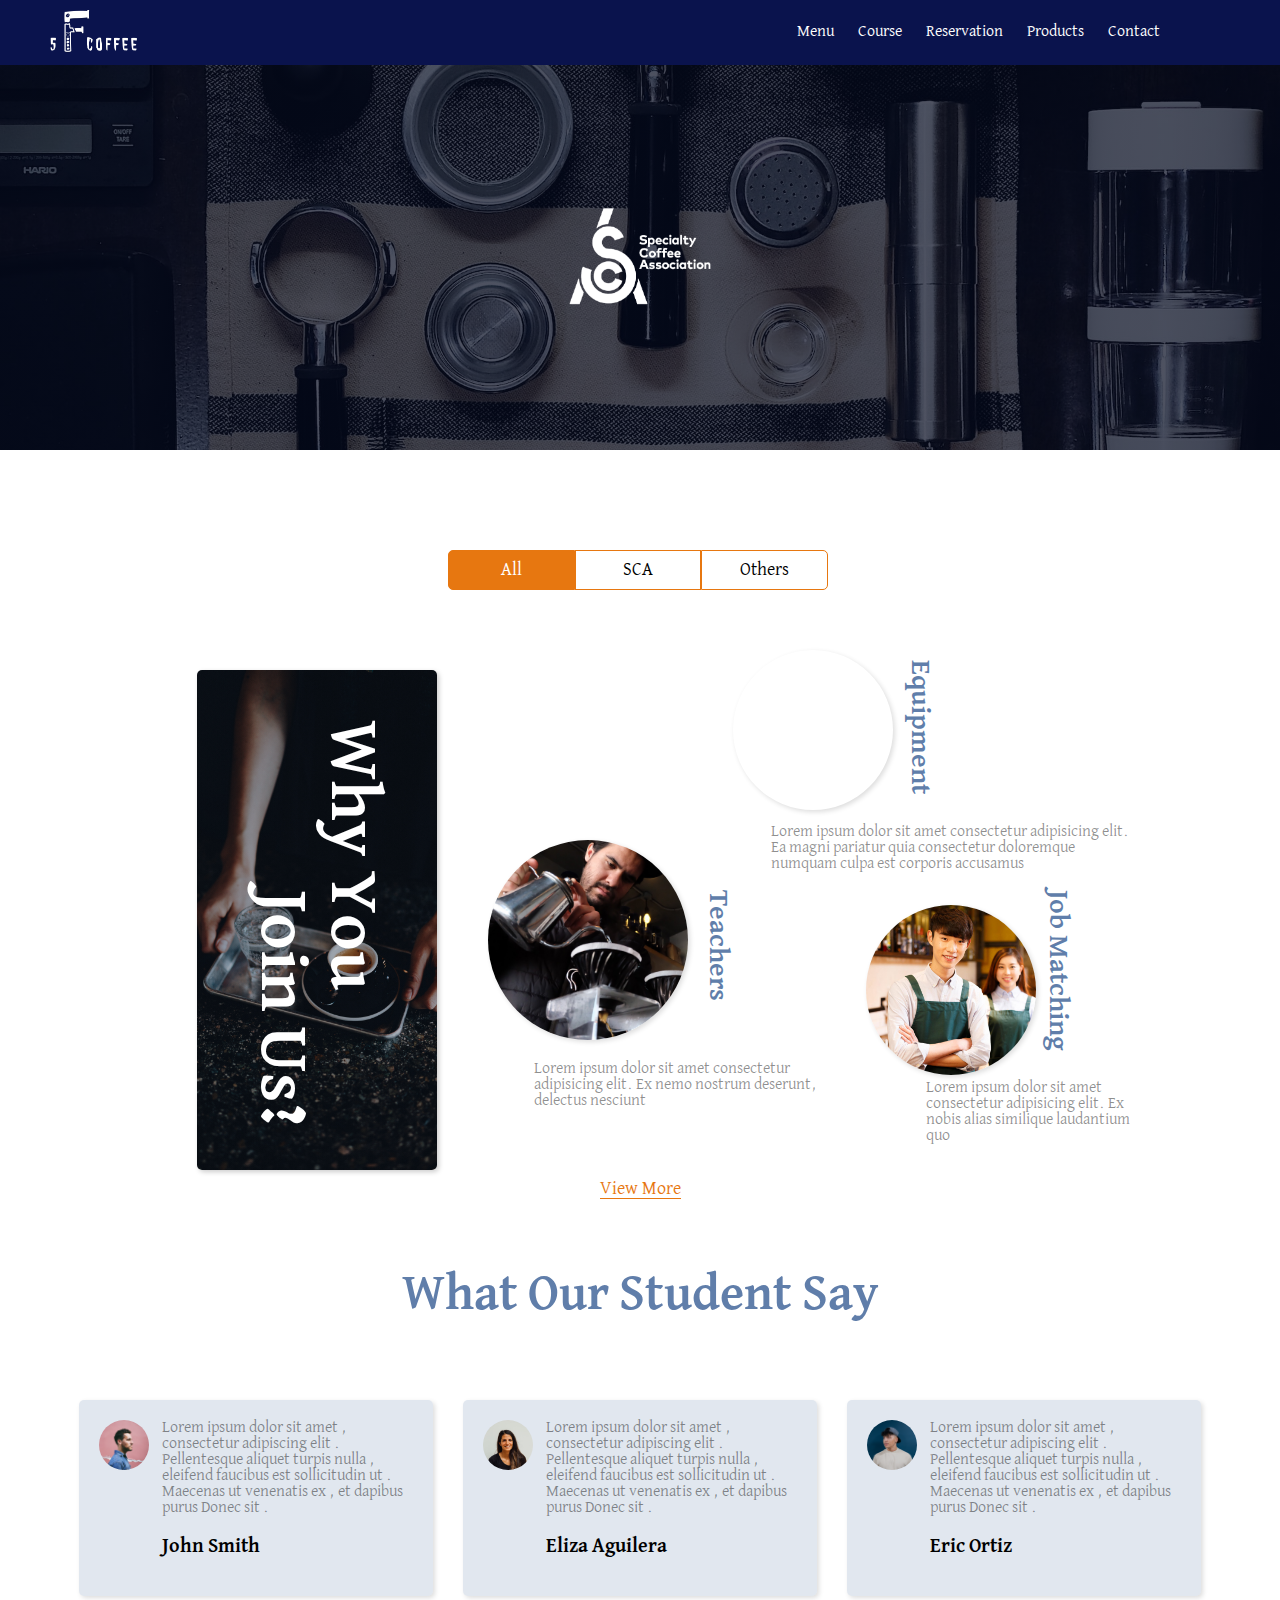
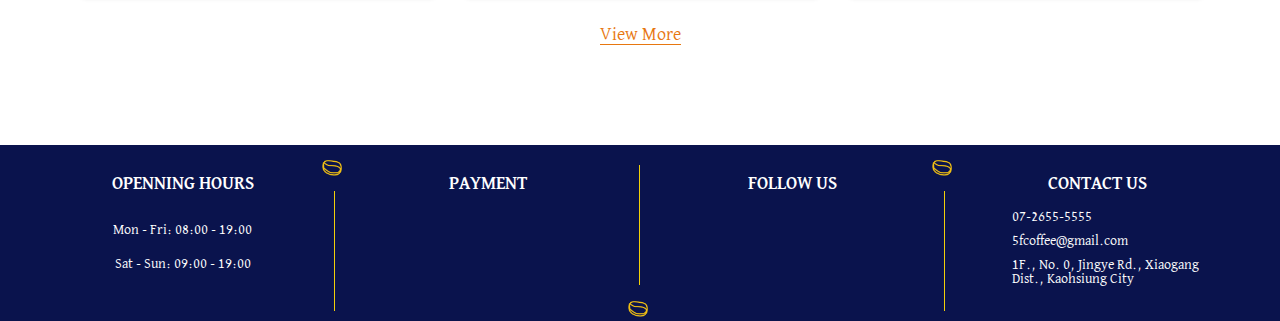
==== commit 265a2b43: "add grid" ====
--- a/course.html
+++ b/course.html
@@ -11,7 +11,7 @@
     <link rel="stylesheet" href="style.css">
     <link rel="stylesheet" href="header.css">
     <link rel="stylesheet" href="style2.css">
-    <link rel="stylesheet" href="grid格線系統.css">
+    <link rel="stylesheet" href="grid_system.css">
 
     <!-- font David Libre -->
     <link rel="preconnect" href="https://fonts.googleapis.com">
--- a/grid_system.css
+++ b/grid_system.css
@@ -0,0 +1,111 @@
+*{
+    margin: 0;
+    padding: 0; 
+}
+.container{
+    max-width: 1200px;
+    margin: auto;
+    padding-left: 15px;
+    padding-right: 15px;
+}
+.row{
+    display: flex;
+    flex-wrap: wrap;
+    margin-left: -15px;
+    margin-right: -15px;
+}
+[class*='col-'],
+.col{
+    padding-left: 15px; 
+    padding-right: 15px; 
+    box-sizing: border-box;
+}
+.col-1{ width: 8.333333%; }
+.col-2{ width: 16.666666%; }
+.col-3{ width: 25%; }
+.col-4{ width: 33.333333%; }
+.col-5{ width: 41.666666%; }
+.col-6{ width: 50%; }
+.col-7{ width: 58.333333%; }
+.col-8{ width: 66.666666%; }
+.col-9{ width: 75%; }
+.col-10{ width: 83.333333%; }
+.col-11{ width: 91.666666%; }
+.col-12{ width: 100%; }
+
+@media screen and (min-width:768px){
+    .col-md-1{ width: 8.333333%; }
+    .col-md-2{ width: 16.666666%; }
+    .col-md-3{ width: 25%; }
+    .col-md-4{ width: 33.333333%; }
+    .col-md-5{ width: 41.666666%; }
+    .col-md-6{ width: 50%; }
+    .col-md-7{ width: 58.333333%; }
+    .col-md-8{ width: 66.666666%; }
+    .col-md-9{ width: 75%; }
+    .col-md-10{ width: 83.333333%; }
+    .col-md-11{ width: 91.666666%; }
+    .col-md-12{ width: 100%; }
+}
+@media screen and (min-width:1024px){
+    .col-lg-1{ width: 8.333333%; }
+    .col-lg-2{ width: 16.666666%; }
+    .col-lg-3{ width: 25%; }
+    .col-lg-4{ width: 33.333333%; }
+    .col-lg-5{ width: 41.666666%; }
+    .col-lg-6{ width: 50%; }
+    .col-lg-7{ width: 58.333333%; }
+    .col-lg-8{ width: 66.666666%; }
+    .col-lg-9{ width: 75%; }
+    .col-lg-10{ width: 83.333333%; }
+    .col-lg-11{ width: 91.666666%; }
+    .col-lg-12{ width: 100%; }
+}
+@media screen and (min-width:1200px){
+    .col-xl-1{ width: 8.333333%; }
+    .col-xl-2{ width: 16.666666%; }
+    .col-xl-3{ width: 25%; }
+    .col-xl-4{ width: 33.333333%; }
+    .col-xl-5{ width: 41.666666%; }
+    .col-xl-6{ width: 50%; }
+    .col-xl-7{ width: 58.333333%; }
+    .col-xl-8{ width: 66.666666%; }
+    .col-xl-9{ width: 75%; }
+    .col-xl-10{ width: 83.333333%; }
+    .col-xl-11{ width: 91.666666%; }
+    .col-xl-12{ width: 100%; }
+}
+/* ====================== */
+.row-cols-1 .col{ width: 100%;}
+.row-cols-2 .col{ width: 50%;}
+.row-cols-3 .col{ width: 33.333333%;}
+.row-cols-4 .col{ width: 25%;}
+.row-cols-5 .col{ width: 20%;}
+.row-cols-6 .col{ width: 16.666666%;}
+
+@media screen and (min-width:768px){
+    .row-cols-md-1 .col{ width: 100%;}
+    .row-cols-md-2 .col{ width: 50%;}
+    .row-cols-md-3 .col{ width: 33.333333%;}
+    .row-cols-md-4 .col{ width: 25%;}
+    .row-cols-md-5 .col{ width: 20%;}
+    .row-cols-md-6 .col{ width: 16.666666%;}
+}
+
+@media screen and (min-width:1024px){
+    .row-cols-lg-1 .col{ width: 100%;}
+    .row-cols-lg-2 .col{ width: 50%;}
+    .row-cols-lg-3 .col{ width: 33.333333%;}
+    .row-cols-lg-4 .col{ width: 25%;}
+    .row-cols-lg-5 .col{ width: 20%;}
+    .row-cols-lg-6 .col{ width: 16.666666%;}
+}
+
+@media screen and (min-width:1200px){
+    .row-cols-xl-1 .col{ width: 100%;}
+    .row-cols-xl-2 .col{ width: 50%;}
+    .row-cols-xl-3 .col{ width: 33.333333%;}
+    .row-cols-xl-4 .col{ width: 25%;}
+    .row-cols-xl-5 .col{ width: 20%;}
+    .row-cols-xl-6 .col{ width: 16.666666%;}
+}